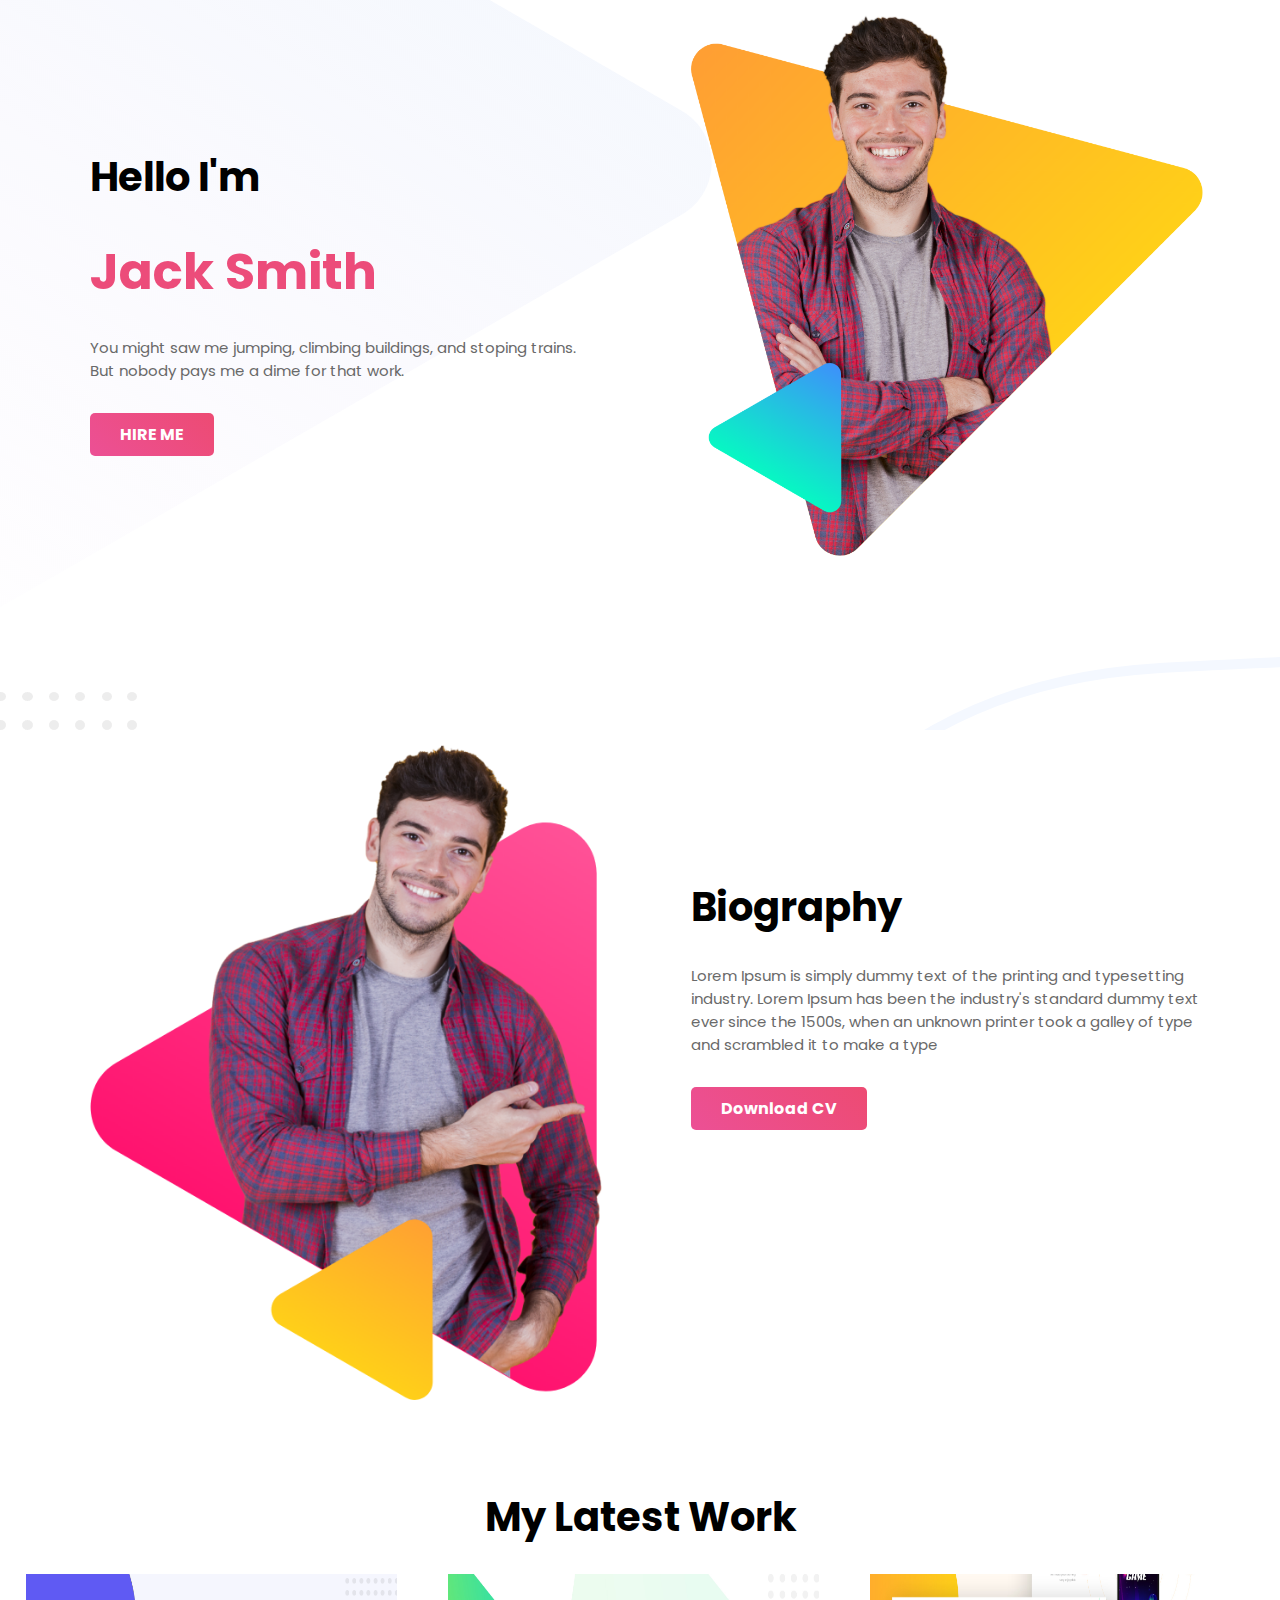
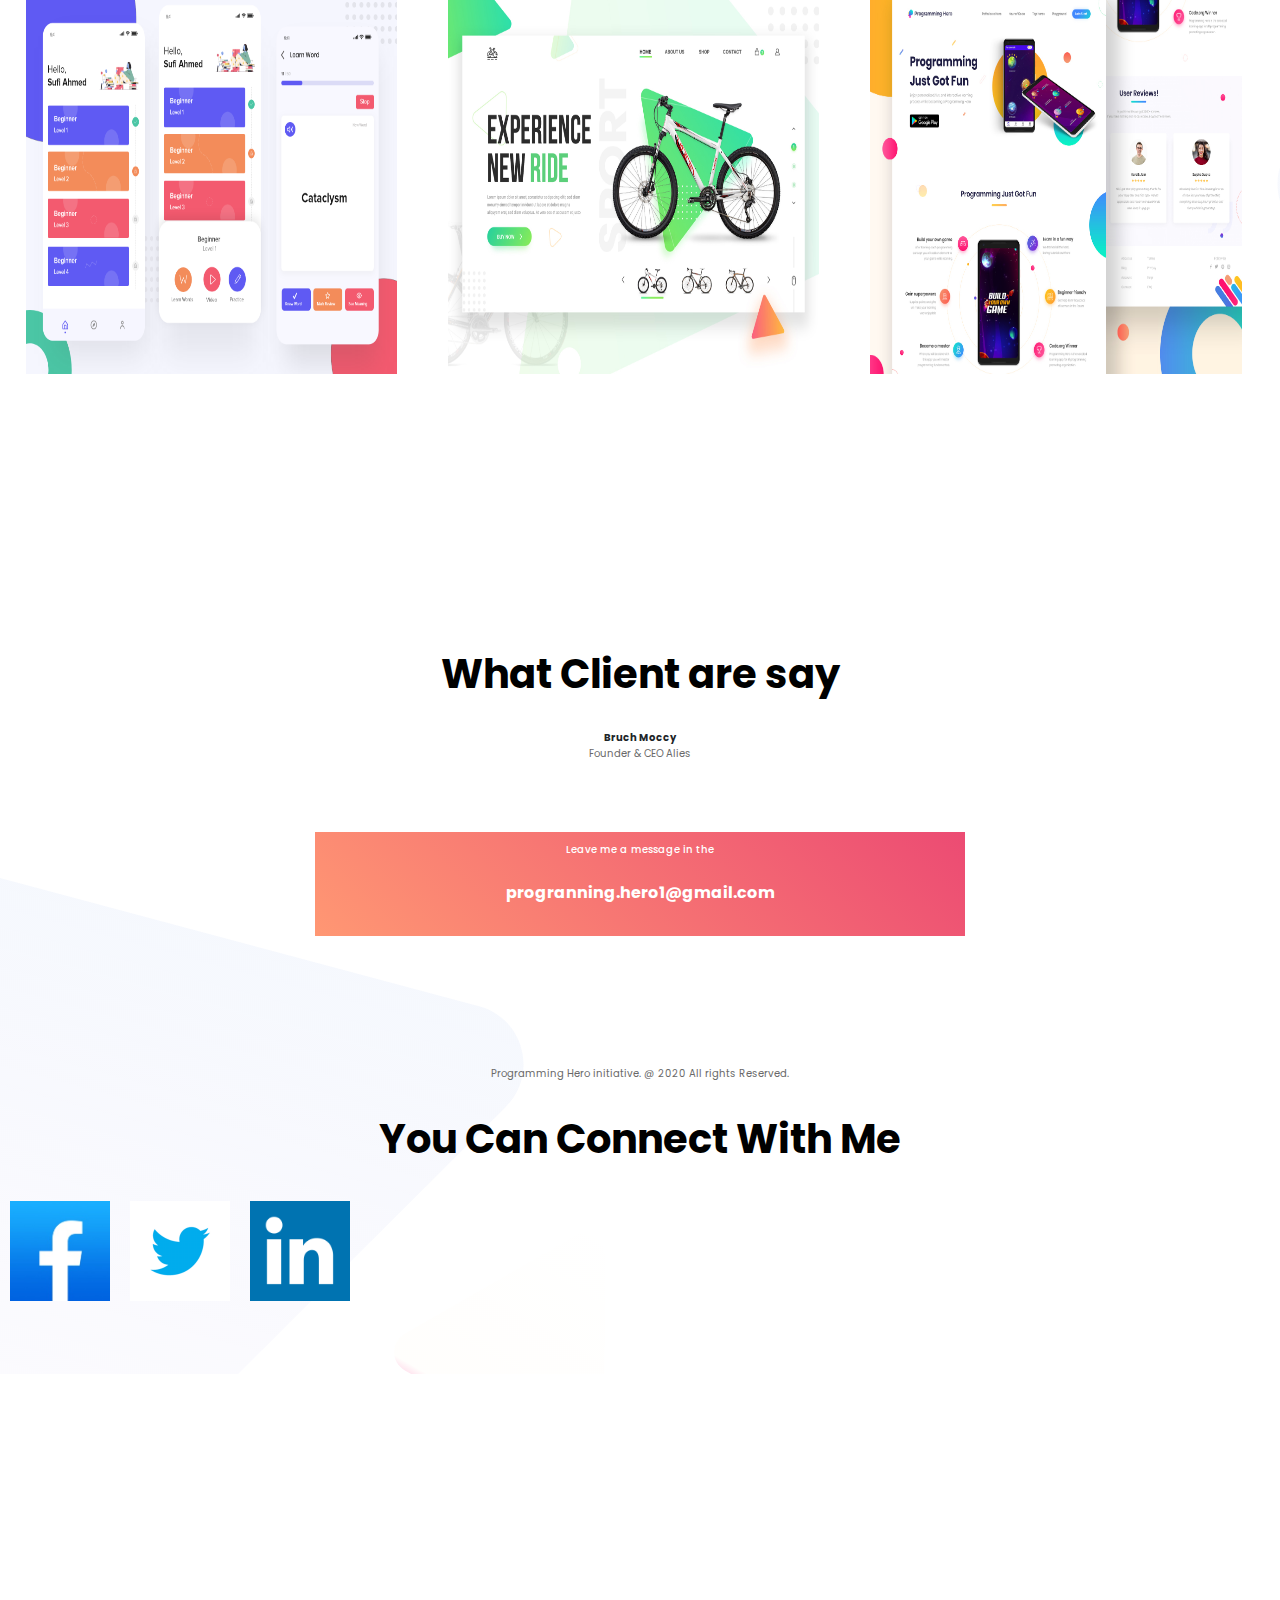
==== index.html @ 478e9445 "first commit" ====
<!DOCTYPE html>
<html lang="en">
<head>
    <meta charset="UTF-8">
    <meta name="viewport" content="width=device-width, initial-scale=1.0">
    <title>my-second-protfolio</title>
    <link href="https://fonts.googleapis.com/css2?family=Poppins:wght@300;400;500;600;700;800;900&display=swap" rel="stylesheet">
    <link rel="stylesheet" href="style.css">
</head>
<body>
    
<section class="top-banner">
    <div class="half-width margin-top">
        <h1>Hello I'm</h1>
        <h1><span class="color-highlight">Jack Smith</span></h1>
        <p>You might saw me jumping, climbing buildings, and stoping trains. <br> But nobody pays me a dime for that work.</p>
        <div class="link-margin-top">
            <a class="link-button" target="_blank" href="https://azizul016.github.io/first-web-protfolio">HIRE ME</a>
        </div>
       
    </div>
    </div>
    <div class="half-width">
        <img src="images/peter.png" alt="">
    </div>
</section>
<section class="biography-bg">
    <div class="half-width">
        <img src="images/peter_dream.png" alt="">
    </div>
    <div class="half-width margin-top">
        <h1>Biography</h1>
        <p>Lorem Ipsum is simply dummy text of the printing and typesetting <br> industry. Lorem Ipsum has been the industry's standard dummy text <br> ever since the 1500s, when an unknown printer took a galley of type <br> and scrambled it to make a type </p>
        <a class="link-button" href="#">Download CV</a>       
    </div>
</section>
<section class="latest-work-bg">
    <h1>My Latest Work</h1>

    <div class="latest-work-img">
        <img src="images/latest-work/work-1.png" alt="">
    </div>
    <div class="latest-work-img">
        <img src="images/latest-work/work-2.jpg" alt="">
    </div>
    <div class="latest-work-img">
        <img src="images/latest-work/work-3.jpg" alt="">
    </div>

</section>

<section class="footer-bg">
    <h1>What Client are say</h1>
    <p class="bold">Bruch Moccy</p>
    <p>Founder & CEO Alies</p>
    <div class="programming-hero">
        <p>Leave me a message in the</p>
        <h4>progranning.hero1@gmail.com</h4>
    </div>

    <p>Programming Hero initiative. @ 2020 All rights Reserved.</p>
    <section class="social-link">
        <h1>You Can Connect With Me</h1>
        <div class="social-button">
            <a href="#" target="_blank"> <img src="images/social-media/facebook1.png" alt=""> </a>
        </div>
        <div class="social-button">
            <a href="#" target="_blank"> <img src="images/social-media/twiter1.png" alt=""> </a>
        </div>       
        <div class="social-button">
            <a href="#" target="_blank"> <img src="images/social-media/linkedin1.png" alt=""> </a>
        </div>

    </section>
    
</body>
</html>
---- style.css ----
body{

    padding: 0;
    font-family: 'Poppins', sans-serif;
    margin: 0;
}
h1{
    font-weight: 700;
    font-size: 40px;
  
}
.color-highlight{
    color: #EC4C7A;
    font-size: 50px;
}
p{
    color: dimgrey;
    font-size: 15px;
    margin-bottom: 40px;
 
}
.half-width{
    width: 40%;
    float: left;
    margin-left: 5%;
    padding-left: 2%;

}
.half-width img{
    width: 100%;
    margin-top: 15px;
}
.margin-top{
    margin-top: 120px;
}
section{
    height: 600px;
    padding-bottom: 130px;
}
.link-button{
    text-decoration: none;
    background-image: linear-gradient(45deg, #EC5095, #ED4B73);
    padding: 10px 30px;
    border-radius: 5px;
    color: white;
    font-weight: 700;
}
.top-banner{
    background-image: url(images/header-bg.png);
    background-repeat: no-repeat;
}
.latest-work-img{
    width: 29%;
    margin-left: 2%;
    margin-right: 2%;
    float: left;
}
.latest-work-img img{
    width: 100%;
    height: 400px;
}
.latest-work-bg{
    background-image: url(images/latest-work-bg.png);
    background-repeat: no-repeat;
}
.latest-work-bg h1{
    text-align: center;
}
.footer-bg{
    text-align: center;
    background-image: url(images/footer-bg.png);
    background-repeat: no-repeat;
}
.footer-bg .bold{
    font-weight: 700;
    color: #202428;
}
.footer-bg p{
    font-size: 10px;
    margin: 0;
}
.programming-hero{
    background-image: linear-gradient(45deg, #FF9773, #EC4B73);
    padding: 10px 25px;
    width: 600px;
    margin: 0 auto;
    margin-bottom: 130px;
    margin-top: 70px;
}
.programming-hero p{
    color: white;
    font-weight: 500;
}
.programming-hero h4{
    color: white;
    font-weight: 700;
}
.social-link{
    margin: 0 auto;
    text-align: center;

}
.social-button img{
    width: 100px;
    height: 100px;
}
.social-button img{
    float: left;
    margin: 0 auto;
    text-align: center;
    padding: 5px 10px;
}


























/*.link-margin-top{
    margin-top: 30px;
}*/
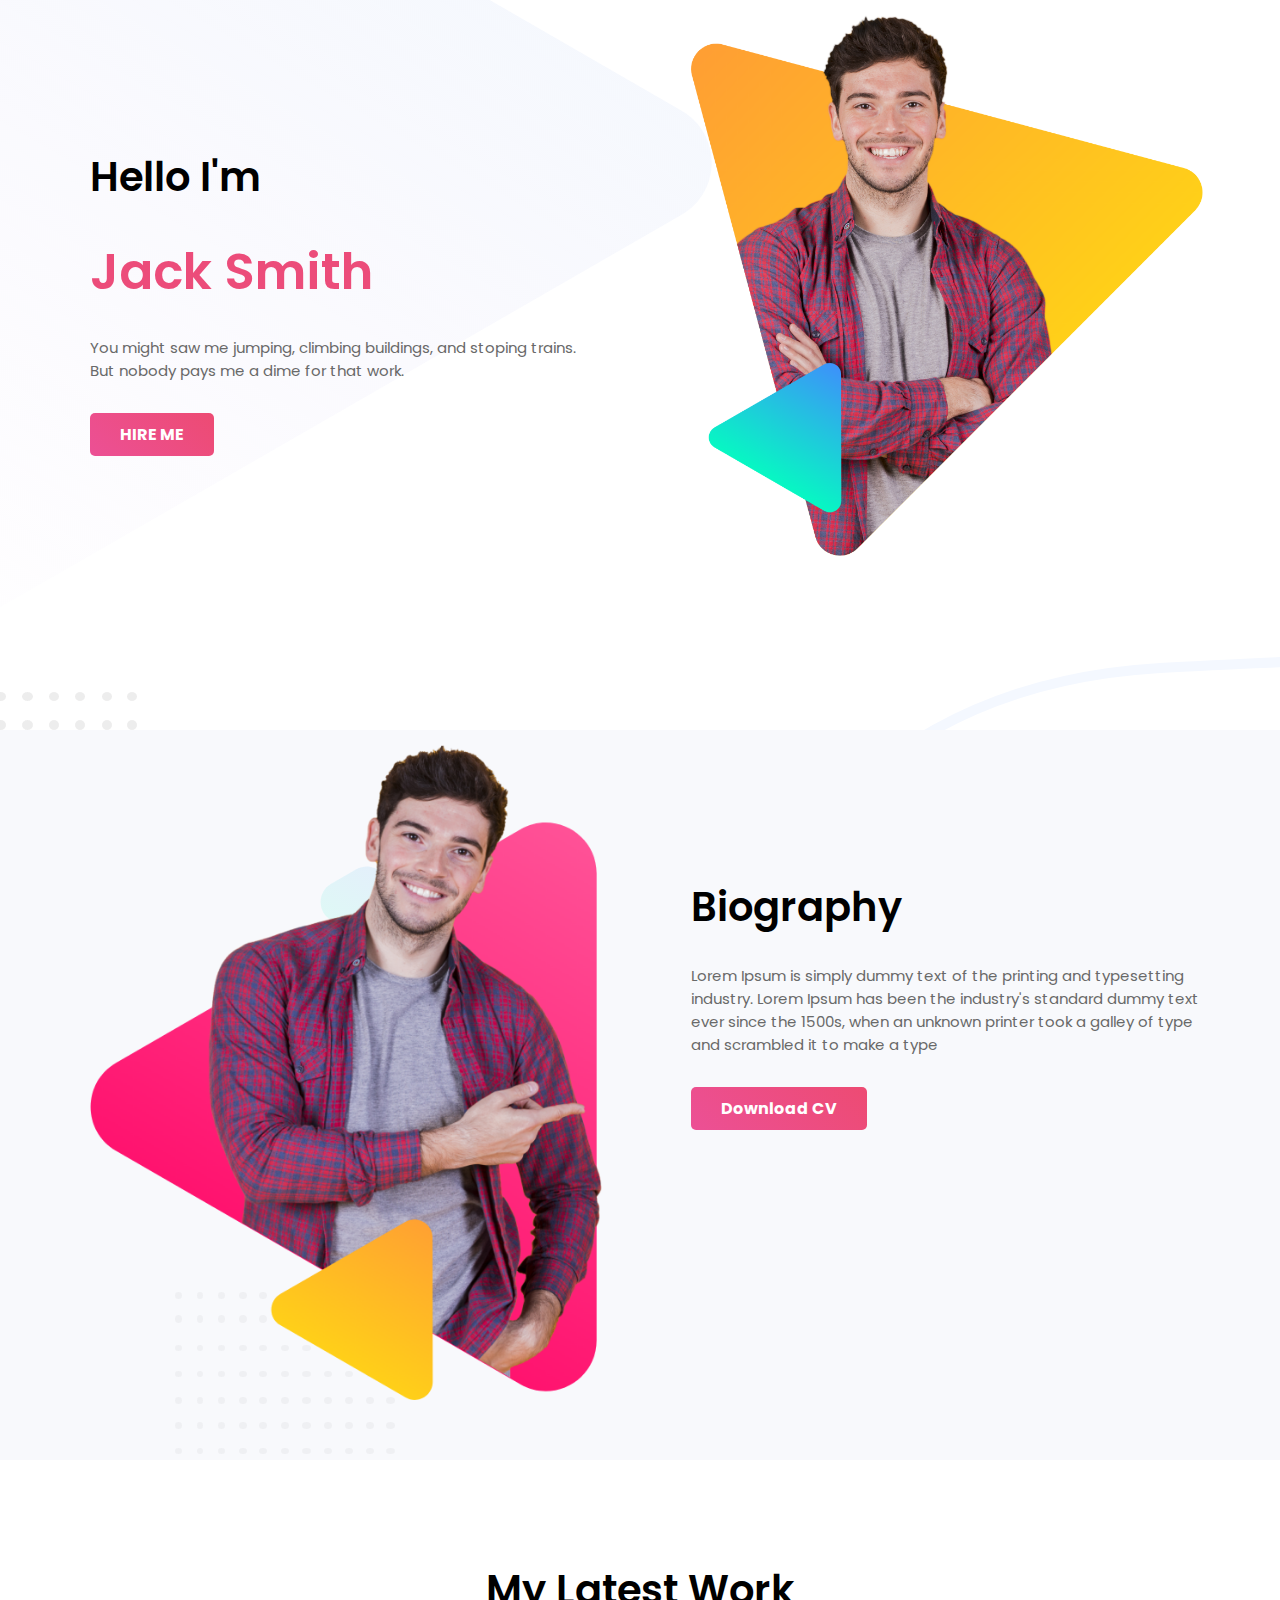
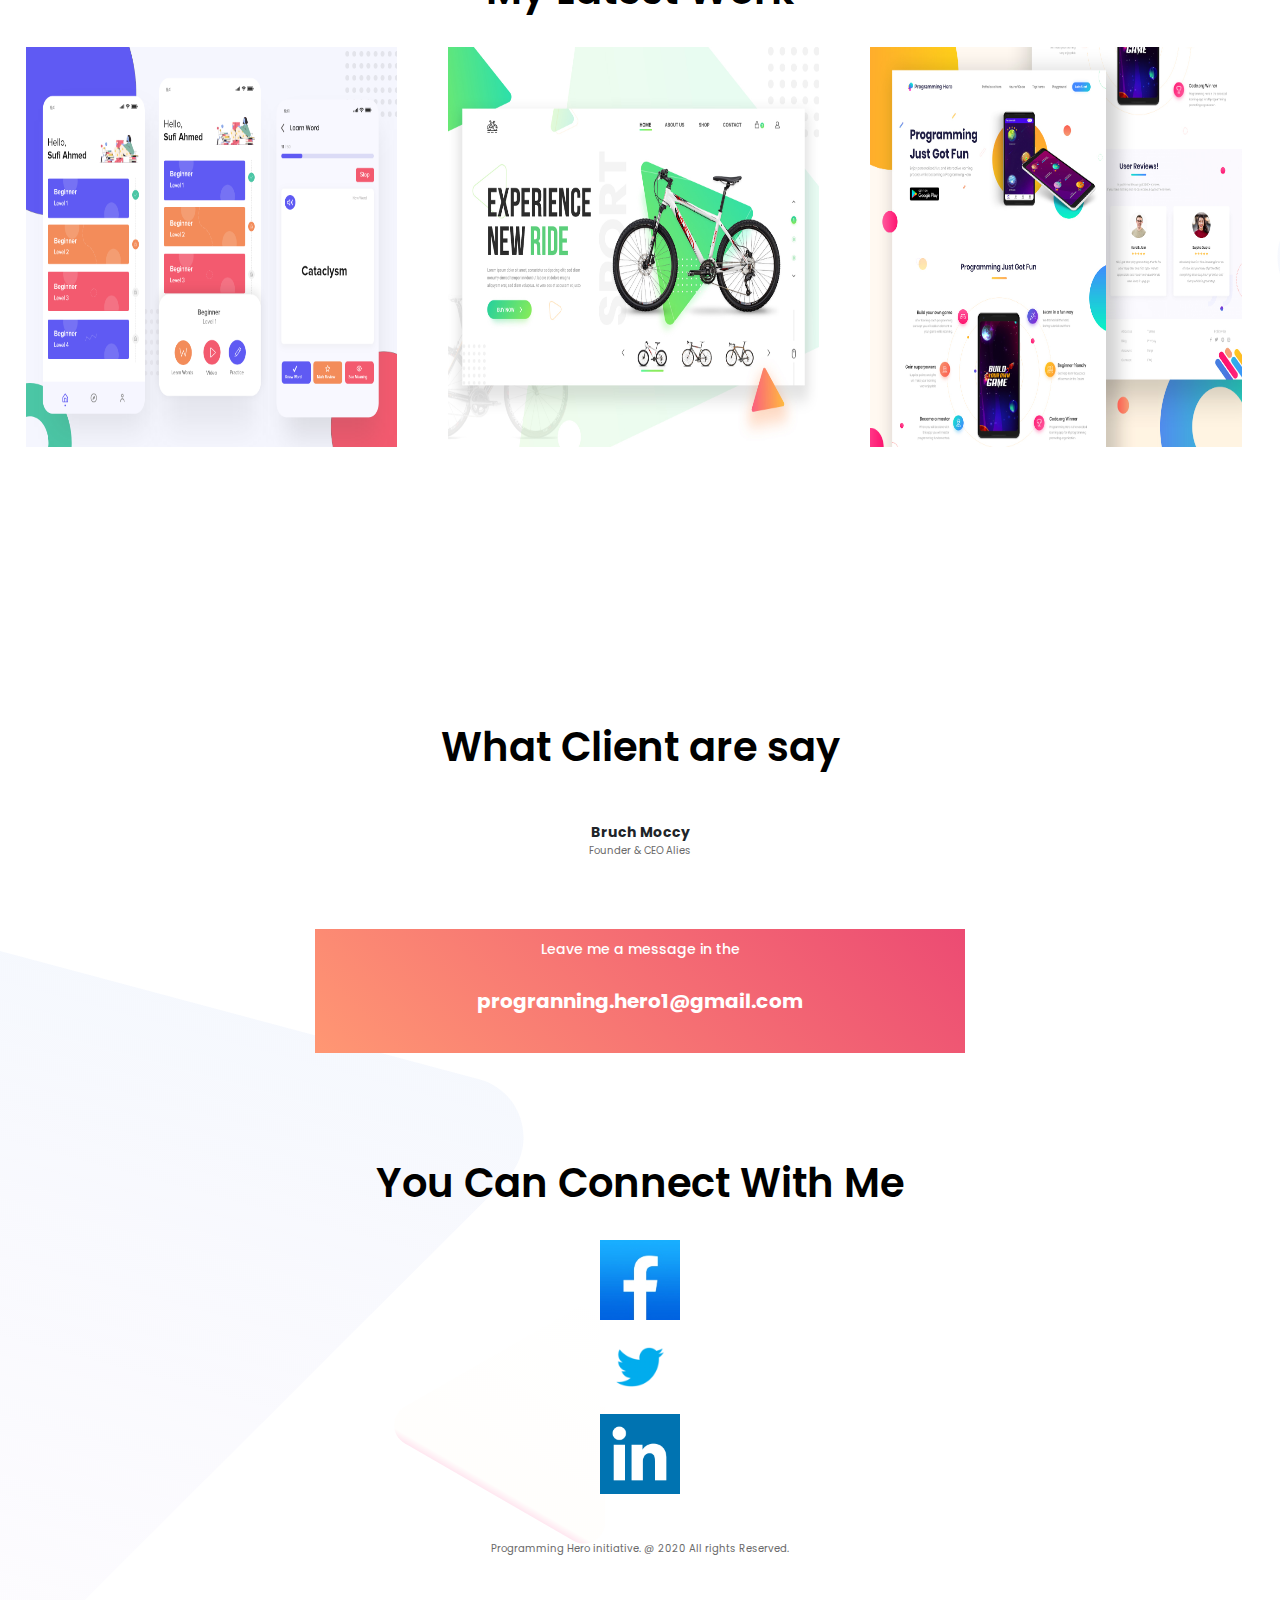
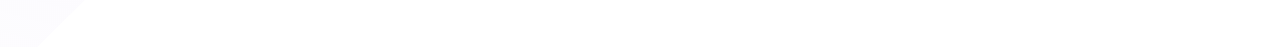
==== commit c10ef2ed: "work finish" ====
--- a/index.html
+++ b/index.html
@@ -8,7 +8,6 @@
     <link rel="stylesheet" href="style.css">
 </head>
 <body>
-    
 <section class="top-banner">
     <div class="half-width margin-top">
         <h1>Hello I'm</h1>
@@ -17,13 +16,13 @@
         <div class="link-margin-top">
             <a class="link-button" target="_blank" href="https://azizul016.github.io/first-web-protfolio">HIRE ME</a>
         </div>
-       
     </div>
     </div>
     <div class="half-width">
         <img src="images/peter.png" alt="">
     </div>
 </section>
+
 <section class="biography-bg">
     <div class="half-width">
         <img src="images/peter_dream.png" alt="">
@@ -31,12 +30,12 @@
     <div class="half-width margin-top">
         <h1>Biography</h1>
         <p>Lorem Ipsum is simply dummy text of the printing and typesetting <br> industry. Lorem Ipsum has been the industry's standard dummy text <br> ever since the 1500s, when an unknown printer took a galley of type <br> and scrambled it to make a type </p>
-        <a class="link-button" href="#">Download CV</a>       
+        <a class="link-button" target="_blank" href="https://www.google.com/">Download CV</a>       
     </div>
 </section>
+
 <section class="latest-work-bg">
     <h1>My Latest Work</h1>
-
     <div class="latest-work-img">
         <img src="images/latest-work/work-1.png" alt="">
     </div>
@@ -46,7 +45,6 @@
     <div class="latest-work-img">
         <img src="images/latest-work/work-3.jpg" alt="">
     </div>
-
 </section>
 
 <section class="footer-bg">
@@ -57,21 +55,22 @@
         <p>Leave me a message in the</p>
         <h4>progranning.hero1@gmail.com</h4>
     </div>
+    <div class="social-link">
+        <h1>You Can Connect With Me</h1>
+        <div class="margin-right">
+            <div class="social-button">
+                <a href="https://www.google.com/" target="_blank"> <img src="images/social-media/facebook1.png" alt=""> </a>
+            </div>
+            <div class="social-button">
+                <a href="https://twitter.com/explore" target="_blank"> <img src="images/social-media/twiter1.png" alt=""> </a>
+            </div>       
+            <div class="social-button">
+                <a href="https://bd.linkedin.com/" target="_blank"> <img src="images/social-media/linkedin1.png" alt=""> </a>
+            </div>
+        </div>
+    </div>
+    <p>Programming Hero initiative. @ 2020 All rights Reserved.</p>
+</section>
 
-    <p>Programming Hero initiative. @ 2020 All rights Reserved.</p>
-    <section class="social-link">
-        <h1>You Can Connect With Me</h1>
-        <div class="social-button">
-            <a href="#" target="_blank"> <img src="images/social-media/facebook1.png" alt=""> </a>
-        </div>
-        <div class="social-button">
-            <a href="#" target="_blank"> <img src="images/social-media/twiter1.png" alt=""> </a>
-        </div>       
-        <div class="social-button">
-            <a href="#" target="_blank"> <img src="images/social-media/linkedin1.png" alt=""> </a>
-        </div>
-
-    </section>
-    
 </body>
 </html>--- a/style.css
+++ b/style.css
@@ -5,9 +5,8 @@
     margin: 0;
 }
 h1{
-    font-weight: 700;
+    font-weight: 600;
     font-size: 40px;
-  
 }
 .color-highlight{
     color: #EC4C7A;
@@ -17,14 +16,12 @@
     color: dimgrey;
     font-size: 15px;
     margin-bottom: 40px;
- 
 }
 .half-width{
     width: 40%;
     float: left;
     margin-left: 5%;
     padding-left: 2%;
-
 }
 .half-width img{
     width: 100%;
@@ -49,6 +46,10 @@
     background-image: url(images/header-bg.png);
     background-repeat: no-repeat;
 }
+.biography-bg{
+    background-image: url(images/biography-bg.png);
+    background-repeat: no-repeat;
+}
 .latest-work-img{
     width: 29%;
     margin-left: 2%;
@@ -62,6 +63,7 @@
 .latest-work-bg{
     background-image: url(images/latest-work-bg.png);
     background-repeat: no-repeat;
+    margin-top: 100px;
 }
 .latest-work-bg h1{
     text-align: center;
@@ -70,10 +72,13 @@
     text-align: center;
     background-image: url(images/footer-bg.png);
     background-repeat: no-repeat;
+    height: 800px;
 }
 .footer-bg .bold{
     font-weight: 700;
     color: #202428;
+    font-size: 14px;
+    margin-top: 45px;
 }
 .footer-bg p{
     font-size: 10px;
@@ -84,58 +89,25 @@
     padding: 10px 25px;
     width: 600px;
     margin: 0 auto;
-    margin-bottom: 130px;
+    margin-bottom: 100px;
     margin-top: 70px;
 }
 .programming-hero p{
     color: white;
     font-weight: 500;
+    font-size: 14px;
 }
 .programming-hero h4{
     color: white;
     font-weight: 700;
+    font-size: 20px;
 }
 .social-link{
     margin: 0 auto;
-    text-align: center;
-
+    margin-bottom: 40px;
 }
 .social-button img{
-    width: 100px;
-    height: 100px;
+    width: 80px;
+    height: 80px;
+    margin: 0 auto;
 }
-.social-button img{
-    float: left;
-    margin: 0 auto;
-    text-align: center;
-    padding: 5px 10px;
-}
-
-
-
-
-
-
-
-
-
-
-
-
-
-
-
-
-
-
-
-
-
-
-
-
-
-
-/*.link-margin-top{
-    margin-top: 30px;
-}*/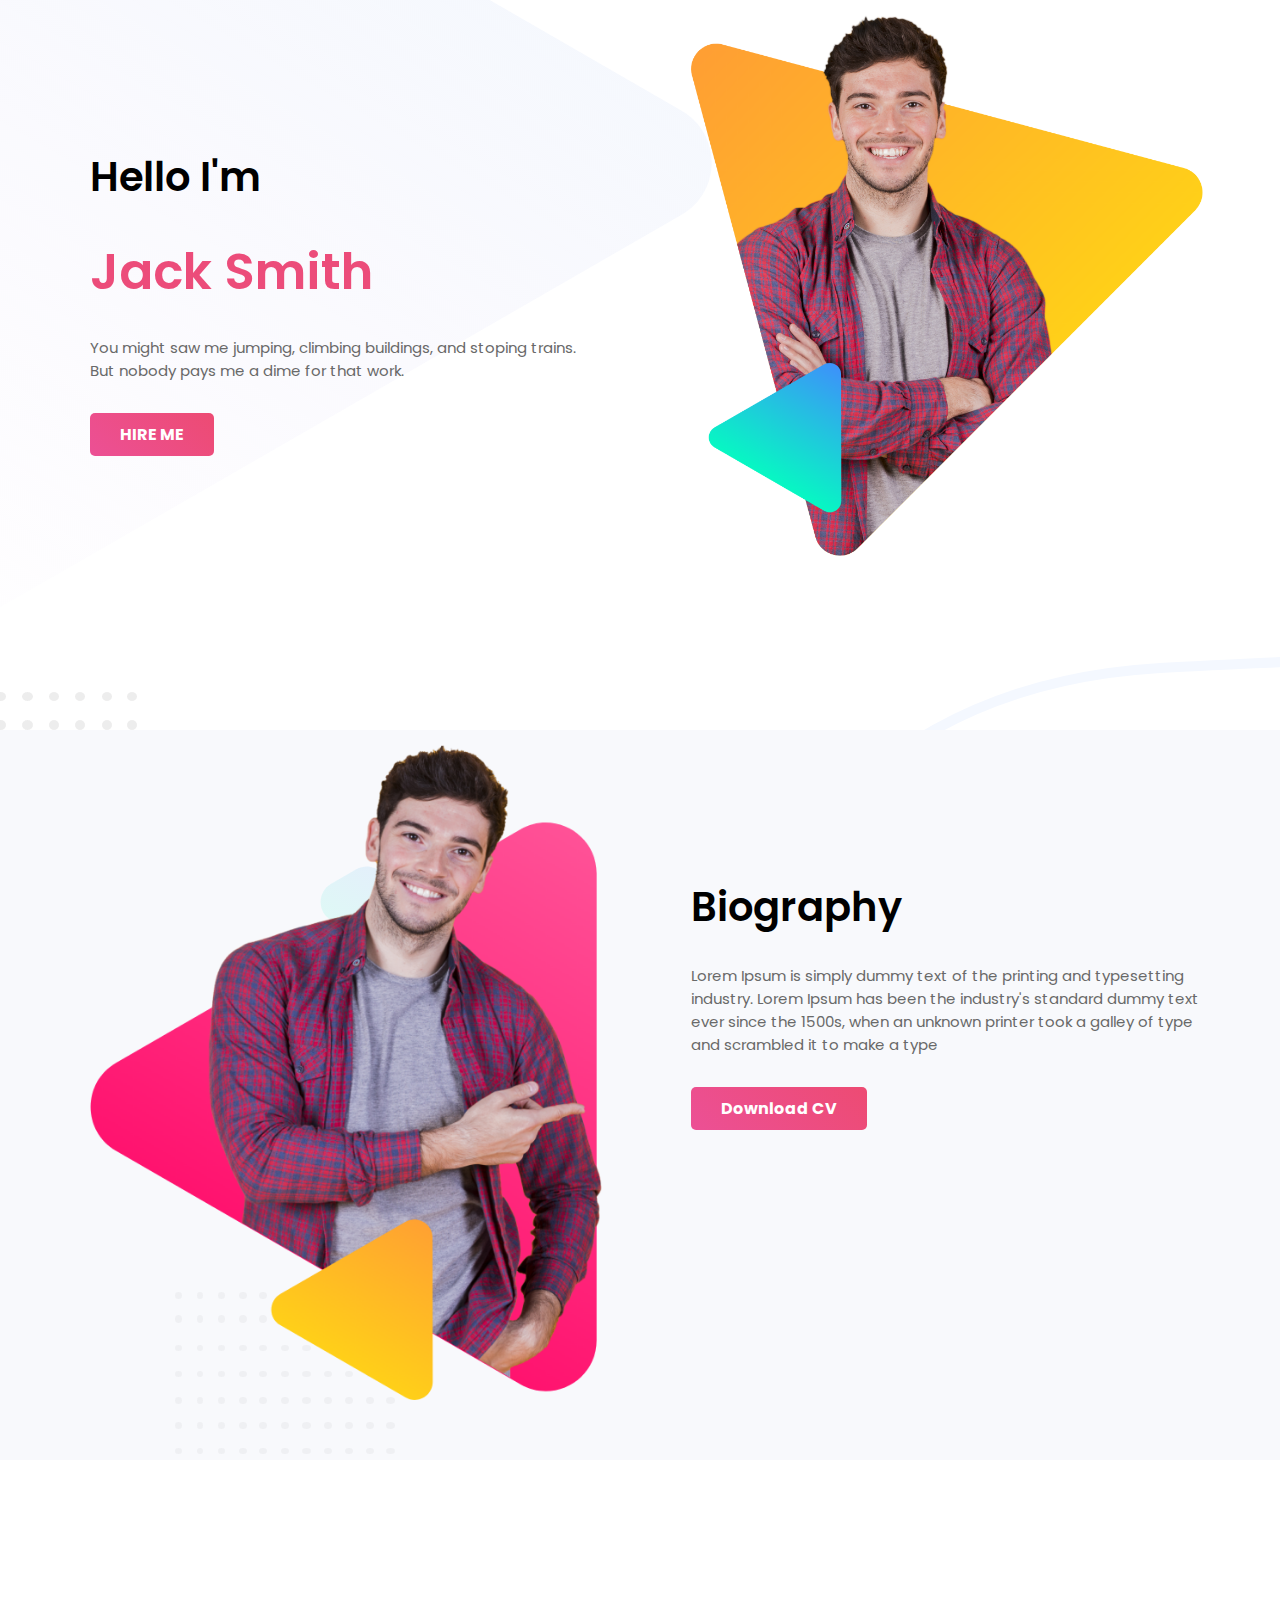
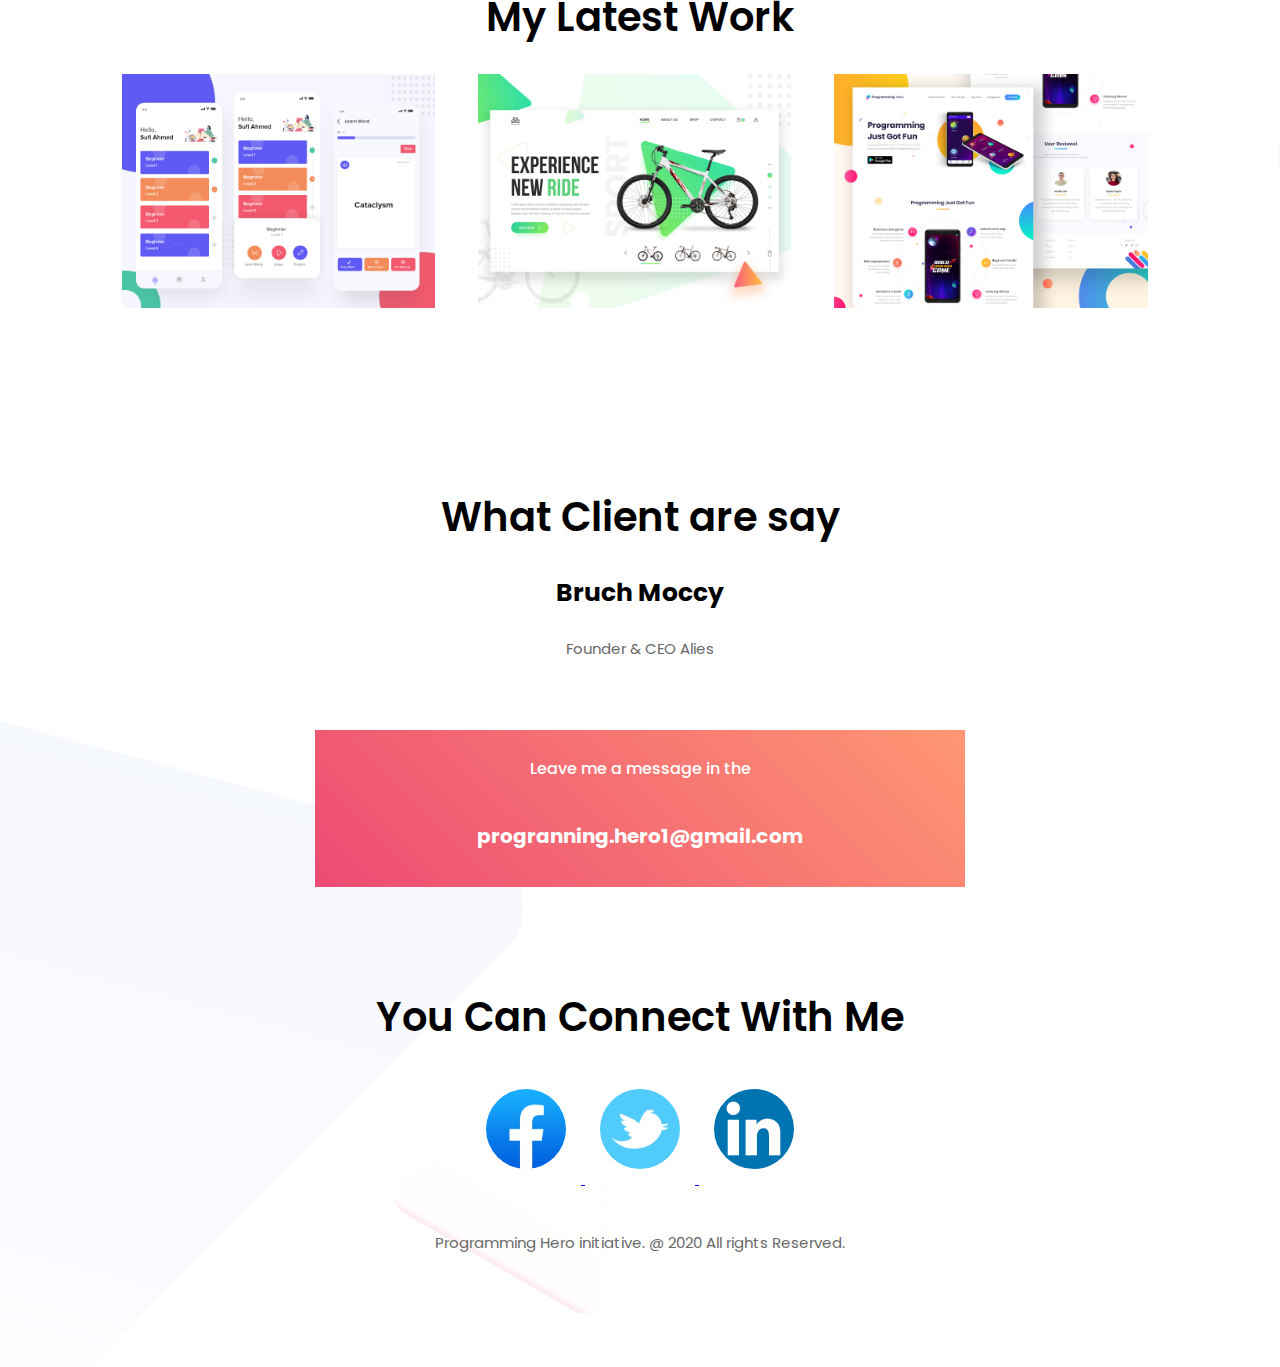
==== commit 1dc59352: "finish" ====
--- a/index.html
+++ b/index.html
@@ -30,7 +30,7 @@
     <div class="half-width margin-top">
         <h1>Biography</h1>
         <p>Lorem Ipsum is simply dummy text of the printing and typesetting <br> industry. Lorem Ipsum has been the industry's standard dummy text <br> ever since the 1500s, when an unknown printer took a galley of type <br> and scrambled it to make a type </p>
-        <a class="link-button" target="_blank" href="https://www.google.com/">Download CV</a>       
+        <a class="link-button" target="_blank" href="https://azizul016.github.io/first-web-protfolio">Download CV</a>       
     </div>
 </section>
 
@@ -49,7 +49,7 @@
 
 <section class="footer-bg">
     <h1>What Client are say</h1>
-    <p class="bold">Bruch Moccy</p>
+    <h3>Bruch Moccy</h3>
     <p>Founder & CEO Alies</p>
     <div class="programming-hero">
         <p>Leave me a message in the</p>
@@ -57,17 +57,10 @@
     </div>
     <div class="social-link">
         <h1>You Can Connect With Me</h1>
-        <div class="margin-right">
-            <div class="social-button">
-                <a href="https://www.google.com/" target="_blank"> <img src="images/social-media/facebook1.png" alt=""> </a>
-            </div>
-            <div class="social-button">
-                <a href="https://twitter.com/explore" target="_blank"> <img src="images/social-media/twiter1.png" alt=""> </a>
-            </div>       
-            <div class="social-button">
-                <a href="https://bd.linkedin.com/" target="_blank"> <img src="images/social-media/linkedin1.png" alt=""> </a>
-            </div>
-        </div>
+            
+                <a href="https://www.facebook.com/" target="_blank"> <img src="images/social-media/facebook.png" alt=""> </a>
+                <a href="https://twitter.com/explore" target="_blank"> <img src="images/social-media/twiter.jpg" alt=""> </a>
+                <a href="https://bd.linkedin.com/" target="_blank"> <img src="images/social-media/linkedin.png" alt=""> </a>   
     </div>
     <p>Programming Hero initiative. @ 2020 All rights Reserved.</p>
 </section>
--- a/style.css
+++ b/style.css
@@ -1,21 +1,23 @@
 body{
-
     padding: 0;
-    font-family: 'Poppins', sans-serif;
     margin: 0;
+    font-family: 'Poppins', sans-serif; 
 }
 h1{
     font-weight: 600;
     font-size: 40px;
 }
-.color-highlight{
-    color: #EC4C7A;
-    font-size: 50px;
+h3{
+    font-size: 25px;
 }
 p{
     color: dimgrey;
     font-size: 15px;
     margin-bottom: 40px;
+}
+.color-highlight{
+    color: #EC4C7A;
+    font-size: 50px;
 }
 .half-width{
     width: 40%;
@@ -31,7 +33,6 @@
     margin-top: 120px;
 }
 section{
-    height: 600px;
     padding-bottom: 130px;
 }
 .link-button{
@@ -45,10 +46,12 @@
 .top-banner{
     background-image: url(images/header-bg.png);
     background-repeat: no-repeat;
+    height: 600px;
 }
 .biography-bg{
     background-image: url(images/biography-bg.png);
     background-repeat: no-repeat;
+    height: 600px;
 }
 .latest-work-img{
     width: 29%;
@@ -58,34 +61,22 @@
 }
 .latest-work-img img{
     width: 100%;
-    height: 400px;
 }
 .latest-work-bg{
     background-image: url(images/latest-work-bg.png);
     background-repeat: no-repeat;
-    margin-top: 100px;
-}
-.latest-work-bg h1{
+    padding: 100px;
+    height: 400px;
     text-align: center;
 }
 .footer-bg{
     text-align: center;
     background-image: url(images/footer-bg.png);
     background-repeat: no-repeat;
-    height: 800px;
-}
-.footer-bg .bold{
-    font-weight: 700;
-    color: #202428;
-    font-size: 14px;
-    margin-top: 45px;
-}
-.footer-bg p{
-    font-size: 10px;
-    margin: 0;
+    height: 750px;
 }
 .programming-hero{
-    background-image: linear-gradient(45deg, #FF9773, #EC4B73);
+    background-image: linear-gradient(45deg, #EC4B73, #FF9773);
     padding: 10px 25px;
     width: 600px;
     margin: 0 auto;
@@ -95,7 +86,7 @@
 .programming-hero p{
     color: white;
     font-weight: 500;
-    font-size: 14px;
+    font-size: 16px;
 }
 .programming-hero h4{
     color: white;
@@ -106,8 +97,9 @@
     margin: 0 auto;
     margin-bottom: 40px;
 }
-.social-button img{
+.social-link img{
     width: 80px;
     height: 80px;
-    margin: 0 auto;
+    border-radius: 50%;
+    padding: 15px;
 }
